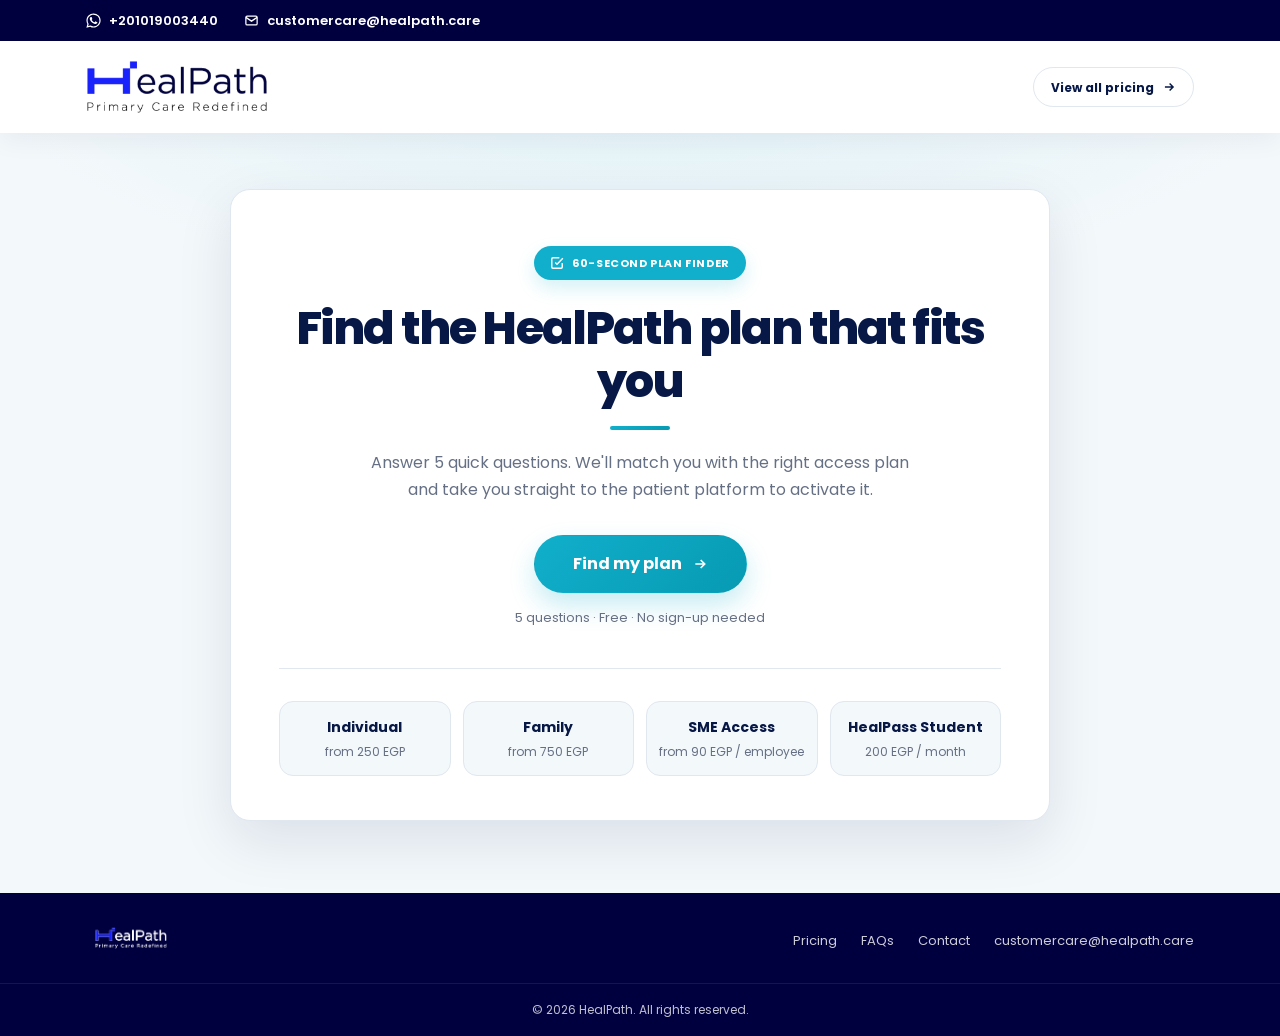
==== frontend/index.html @ e2e75b1e "Split repository into frontend and backend folders - Move the plan finder (index.html, assets, compo" ====
<!DOCTYPE html>
<html lang="en">
<head>
  <meta charset="UTF-8">
  <meta name="viewport" content="width=device-width, initial-scale=1.0">
  <title>HealPath — Find Your Access Plan</title>
  <meta name="description" content="Answer 5 quick questions and HealPath matches you with the right access plan: Individual, Family, SME Access, or the HealPass Student Program.">

  <link rel="icon" type="image/svg+xml" href="data:image/svg+xml,<svg xmlns='http://www.w3.org/2000/svg' viewBox='0 0 32 32'><rect width='32' height='32' rx='8' fill='%23071847'/><path d='M16 8v16M8 16h16' stroke='%2311AFCB' stroke-width='3.5' stroke-linecap='round'/></svg>">

  <!-- Brand font: Poppins (same as healpath website) -->
  <link rel="preconnect" href="https://fonts.googleapis.com">
  <link rel="preconnect" href="https://fonts.gstatic.com" crossorigin>
  <link href="https://fonts.googleapis.com/css2?family=Poppins:wght@300;400;500;600;700;800&display=swap" rel="stylesheet">

  <link rel="stylesheet" href="assets/css/healpath-theme.css?v=3">
  <link rel="stylesheet" href="assets/css/quiz-styles.css?v=3">
</head>
<body>

  <!-- Top contact bar (matches website) -->
  <div class="hp-topbar">
    <div class="hp-container hp-topbar__inner">
      <a href="https://wa.me/201019003440" target="_blank" rel="noopener">
        <svg width="15" height="15" viewBox="0 0 24 24" fill="currentColor" aria-hidden="true"><path d="M17.47 14.38c-.3-.15-1.75-.86-2.02-.96-.27-.1-.47-.15-.67.15-.2.3-.77.96-.94 1.16-.17.2-.35.22-.64.07-.3-.15-1.25-.46-2.38-1.47-.88-.79-1.47-1.76-1.65-2.06-.17-.3-.02-.46.13-.6.13-.14.3-.35.45-.52.15-.18.2-.3.3-.5.1-.2.05-.38-.02-.53-.08-.15-.67-1.6-.92-2.2-.24-.58-.49-.5-.67-.5h-.57c-.2 0-.52.07-.8.37-.27.3-1.04 1.02-1.04 2.48s1.07 2.88 1.21 3.08c.15.2 2.1 3.2 5.08 4.49.71.3 1.27.49 1.7.63.72.23 1.37.2 1.88.12.57-.09 1.75-.72 2-1.41.25-.7.25-1.29.17-1.41-.07-.13-.27-.2-.57-.35zM12.04 21.5h-.01a9.4 9.4 0 0 1-4.8-1.32l-.34-.2-3.57.94.95-3.48-.22-.36a9.4 9.4 0 0 1-1.44-5.02c0-5.2 4.23-9.43 9.44-9.43a9.38 9.38 0 0 1 9.43 9.44c0 5.2-4.24 9.43-9.44 9.43zm8.03-17.46A11.27 11.27 0 0 0 12.04.75C5.8.75.72 5.83.72 12.07c0 2 .52 3.94 1.51 5.65L.62 23.6l6.03-1.58a11.3 11.3 0 0 0 5.39 1.37h.01c6.24 0 11.32-5.08 11.32-11.32 0-3.03-1.18-5.87-3.3-8.02z"/></svg>
        +201019003440
      </a>
      <a href="mailto:customercare@healpath.care">
        <svg width="15" height="15" viewBox="0 0 24 24" fill="none" stroke="currentColor" stroke-width="2" aria-hidden="true"><rect x="3" y="5" width="18" height="14" rx="2"/><path d="m3 7 9 6 9-6"/></svg>
        customercare@healpath.care
      </a>
    </div>
  </div>

  <!-- Header -->
  <header class="hp-header">
    <div class="hp-container hp-header__inner">
      <a href="./" class="hp-header__logo" id="logo-home" aria-label="HealPath — restart the plan finder">
        <img src="assets/images/healpath-logo.png?v=3" alt="HealPath — Primary Care Redefined">
      </a>
      <a href="https://healpath.the-marketscene.com/pricing/" class="hp-header__link" target="_blank" rel="noopener">
        View all pricing
        <svg width="14" height="14" viewBox="0 0 24 24" fill="none" stroke="currentColor" stroke-width="2.5" aria-hidden="true"><path d="M5 12h14M13 6l6 6-6 6"/></svg>
      </a>
    </div>
  </header>

  <main class="hp-main">
    <div class="hp-container">

      <!-- STEP 0 · INTRO -->
      <section id="step-intro" class="hp-view is-active" aria-labelledby="intro-title">
        <div class="hp-intro">
          <span class="hp-kicker">
            <svg width="14" height="14" viewBox="0 0 24 24" fill="none" stroke="currentColor" stroke-width="2.5" aria-hidden="true"><path d="M9 11l3 3L22 4"/><path d="M21 12v7a2 2 0 0 1-2 2H5a2 2 0 0 1-2-2V5a2 2 0 0 1 2-2h11"/></svg>
            60-second plan finder
          </span>
          <h1 id="intro-title" class="hp-intro__title">Find the HealPath plan that fits you</h1>
          <span class="hp-underline" aria-hidden="true"></span>
          <p class="hp-intro__lead">Answer 5 quick questions. We'll match you with the right access plan and take you straight to the patient platform to activate it.</p>

          <button type="button" class="hp-btn hp-btn--primary hp-btn--lg" id="btn-start">
            Find my plan
            <svg width="16" height="16" viewBox="0 0 24 24" fill="none" stroke="currentColor" stroke-width="2.5" aria-hidden="true"><path d="M5 12h14M13 6l6 6-6 6"/></svg>
          </button>
          <span class="hp-intro__note">5 questions · Free · No sign-up needed</span>

          <div class="hp-intro__plans" aria-label="Plans we match you with">
            <div class="hp-mini-plan"><span class="hp-mini-plan__name">Individual</span><span class="hp-mini-plan__price">from 250 EGP</span></div>
            <div class="hp-mini-plan"><span class="hp-mini-plan__name">Family</span><span class="hp-mini-plan__price">from 750 EGP</span></div>
            <div class="hp-mini-plan"><span class="hp-mini-plan__name">SME Access</span><span class="hp-mini-plan__price">from 90 EGP / employee</span></div>
            <div class="hp-mini-plan"><span class="hp-mini-plan__name">HealPass Student</span><span class="hp-mini-plan__price">200 EGP / month</span></div>
          </div>
        </div>
      </section>

      <!-- STEP 1 · QUIZ -->
      <section id="step-quiz" class="hp-view" aria-live="polite">
        <div class="hp-quiz">
          <div class="hp-progress">
            <div class="hp-progress__meta">
              <span id="q-counter">Question 1 of 5</span>
              <span id="q-percent">20%</span>
            </div>
            <div class="hp-progress__track"><div id="q-bar" class="hp-progress__fill" style="width:20%"></div></div>
          </div>

          <h2 id="q-title" class="hp-quiz__title"></h2>
          <p id="q-subtitle" class="hp-quiz__subtitle"></p>

          <div id="q-options" class="hp-options" role="radiogroup" aria-labelledby="q-title"></div>

          <div class="hp-quiz__nav">
            <button type="button" id="btn-back" class="hp-btn-link" hidden>
              <svg width="14" height="14" viewBox="0 0 24 24" fill="none" stroke="currentColor" stroke-width="2.5" aria-hidden="true"><path d="M19 12H5M11 18l-6-6 6-6"/></svg>
              Back
            </button>
          </div>
        </div>
      </section>

      <!-- STEP 2 · LOADING -->
      <section id="step-loading" class="hp-view">
        <div class="hp-loading">
          <div class="hp-spinner" aria-hidden="true"></div>
          <h2 class="hp-loading__title">Matching your answers</h2>
          <p class="hp-loading__text">Comparing your needs with every HealPath access plan…</p>
        </div>
      </section>

      <!-- STEP 3 · RESULT -->
      <section id="step-result" class="hp-view">
        <header class="hp-result-head">
          <span class="hp-kicker">
            <svg width="14" height="14" viewBox="0 0 24 24" fill="none" stroke="currentColor" stroke-width="2.5" aria-hidden="true"><path d="M20 6 9 17l-5-5"/></svg>
            Your best match
          </span>
          <h2 id="result-title" class="hp-result-head__title"></h2>
          <p id="result-lead" class="hp-result-head__lead"></p>
        </header>

        <div id="result-plan"></div>

        <div id="result-why" class="hp-why"></div>

        <div id="result-alt"></div>

        <div class="hp-result-foot">
          <div class="hp-notice">
            <svg width="18" height="18" viewBox="0 0 24 24" fill="none" stroke="currentColor" stroke-width="2" aria-hidden="true"><circle cx="12" cy="12" r="10"/><path d="M12 16v-4M12 8h.01"/></svg>
            <p><strong>Registration is required before activation.</strong> Access starts after payment and registration on the HealPath patient platform.</p>
          </div>
          <button type="button" id="btn-retake" class="hp-btn-link">
            <svg width="14" height="14" viewBox="0 0 24 24" fill="none" stroke="currentColor" stroke-width="2.5" aria-hidden="true"><path d="M3 12a9 9 0 1 0 3-6.7L3 8"/><path d="M3 3v5h5"/></svg>
            Retake the quiz
          </button>
        </div>
      </section>

    </div>
  </main>

  <footer class="hp-footer">
    <div class="hp-container hp-footer__inner">
      <img src="assets/images/healpath-logo-white.png" alt="HealPath" class="hp-footer__logo">
      <div class="hp-footer__links">
        <a href="https://healpath.the-marketscene.com/pricing/" target="_blank" rel="noopener">Pricing</a>
        <a href="https://healpath.the-marketscene.com/faqs/" target="_blank" rel="noopener">FAQs</a>
        <a href="https://healpath.the-marketscene.com/contact/" target="_blank" rel="noopener">Contact</a>
        <a href="mailto:customercare@healpath.care">customercare@healpath.care</a>
      </div>
    </div>
    <div class="hp-footer__bottom">&copy; 2026 HealPath. All rights reserved.</div>
  </footer>

  <script src="assets/js/quiz-app.js?v=3"></script>
</body>
</html>
---- frontend/assets/css/healpath-theme.css ----
/* ===============================================================
   HEALPATH DESIGN TOKENS
   Matched to https://healpath.the-marketscene.com/pricing/
   Font: Poppins · Navy #071847 · Teal #11AFCB / #079AB3
   =============================================================== */

:root {
  /* Brand navy */
  --hp-navy-900: #00003F;        /* top bar */
  --hp-navy-850: #01013D;
  --hp-navy-800: #051549;
  --hp-navy: #071847;            /* headings & text */
  --hp-blue-700: #0D438C;
  --hp-blue-600: #0C4C9E;

  /* Brand teal (CTA) */
  --hp-teal: #11AFCB;
  --hp-teal-dark: #079AB3;
  --hp-teal-soft: #DFF7FB;
  --hp-teal-tint: rgba(17, 175, 203, 0.10);

  /* Status */
  --hp-ok: #2E9E62;
  --hp-ok-bg: #E6F6EC;
  --hp-info-bg: #DDF4FA;
  --hp-no: #C0392B;
  --hp-no-bg: #FCE8E8;

  /* Neutrals */
  --hp-white: #FFFFFF;
  --hp-bg: #F3F8FB;
  --hp-surface-soft: #F3F8FB;
  --hp-border: #E0E7EF;
  --hp-muted: #667085;
  --hp-body: #4A5468;

  /* Gradients */
  --hp-grad-cta: linear-gradient(135deg, #11AFCB, #079AB3);
  --hp-grad-sme: linear-gradient(135deg, #051549, #0D438C);
  --hp-grad-student: linear-gradient(135deg, #01013D, #0C4C9E);

  /* Type */
  --hp-font: 'Poppins', sans-serif;

  /* Radii */
  --hp-r-sm: 14px;
  --hp-r-md: 18px;
  --hp-r-lg: 20px;
  --hp-r-pill: 999px;

  /* Shadows */
  --hp-shadow-card: 0 12px 30px rgba(5, 21, 73, 0.08);
  --hp-shadow-lg: 0 20px 55px rgba(5, 21, 73, 0.10);
  --hp-shadow-cta: 0 12px 26px rgba(17, 175, 203, 0.24);
  --hp-shadow-pill: 0 8px 18px rgba(17, 175, 203, 0.18);

  --hp-ease: cubic-bezier(0.4, 0, 0.2, 1);
}

*, *::before, *::after { box-sizing: border-box; }

html { -webkit-text-size-adjust: 100%; }

body {
  margin: 0;
  font-family: var(--hp-font);
  font-size: 15px;
  line-height: 1.65;
  color: var(--hp-body);
  background: var(--hp-bg);
  -webkit-font-smoothing: antialiased;
}

h1, h2, h3, h4 {
  margin: 0;
  font-family: var(--hp-font);
  color: var(--hp-navy);
  font-weight: 800;
  letter-spacing: -0.035em;
  line-height: 1.15;
}

p { margin: 0; }
a { color: inherit; }
img { max-width: 100%; display: block; }

.sr-only {
  position: absolute; width: 1px; height: 1px; padding: 0; margin: -1px;
  overflow: hidden; clip: rect(0, 0, 0, 0); white-space: nowrap; border: 0;
}
---- frontend/assets/css/quiz-styles.css ----
/* ===============================================================
   HEALPATH PLAN FINDER — Components
   =============================================================== */

.hp-container { width: 100%; max-width: 1140px; margin: 0 auto; padding: 0 16px; }

/* ---------- Buttons ---------- */
.hp-btn {
  display: inline-flex; align-items: center; justify-content: center; gap: 10px;
  min-height: 52px; padding: 0 28px;
  font-family: var(--hp-font); font-size: 15px; font-weight: 700; line-height: 1.2;
  text-decoration: none; border-radius: var(--hp-r-pill); border: 1px solid transparent;
  cursor: pointer; transition: transform .25s var(--hp-ease), box-shadow .25s var(--hp-ease), background .25s var(--hp-ease), color .25s var(--hp-ease);
}
.hp-btn svg { width: 16px; height: 16px; flex: none; transition: transform .25s var(--hp-ease); }
.hp-btn:hover svg { transform: translateX(3px); }
.hp-btn--primary { color: #fff; background: var(--hp-grad-cta); box-shadow: var(--hp-shadow-cta); }
.hp-btn--primary:hover { transform: translateY(-2px); box-shadow: 0 16px 32px rgba(17, 175, 203, .32); }
.hp-btn--outline { color: var(--hp-teal-dark); background: #fff; border-color: rgba(17, 175, 203, .35); }
.hp-btn--outline:hover { background: var(--hp-teal-tint); border-color: var(--hp-teal); }
.hp-btn--lg { min-height: 58px; padding: 0 38px; font-size: 16px; }
.hp-btn--block { width: 100%; }
.hp-btn:focus-visible, .hp-option:focus-visible, .hp-btn-link:focus-visible, .hp-price-option:focus-within {
  outline: 3px solid rgba(17, 175, 203, .45); outline-offset: 2px;
}

.hp-btn-link {
  display: inline-flex; align-items: center; gap: 8px; padding: 8px 4px;
  font-family: var(--hp-font); font-size: 14px; font-weight: 600; color: var(--hp-muted);
  background: none; border: 0; cursor: pointer; transition: color .2s;
}
.hp-btn-link:hover { color: var(--hp-teal-dark); }
.hp-btn-link[hidden] { display: none; }

/* ---------- Pills & kickers ---------- */
.hp-kicker, .hp-pill {
  display: inline-flex; align-items: center; gap: 8px;
  min-height: 34px; padding: 0 16px;
  font-size: 11px; font-weight: 700; letter-spacing: .055em; text-transform: uppercase;
  color: #fff; background: var(--hp-teal); border-radius: var(--hp-r-pill);
  box-shadow: var(--hp-shadow-pill);
}
.hp-kicker svg, .hp-pill svg { width: 14px; height: 14px; flex: none; }
.hp-underline { display: block; width: 60px; height: 4px; margin: 18px auto 0; border-radius: 2px; background: var(--hp-grad-cta); }

/* ---------- Top bar & header (mirrors website) ---------- */
.hp-topbar { background: var(--hp-navy-900); }
.hp-topbar__inner { display: flex; flex-wrap: wrap; gap: 6px 26px; padding-top: 10px; padding-bottom: 10px; }
.hp-topbar a { display: inline-flex; align-items: center; gap: 8px; color: #fff; font-size: 13px; font-weight: 600; text-decoration: none; }
.hp-topbar a:hover { color: var(--hp-teal); }

.hp-header { background: #fff; box-shadow: 0 8px 24px rgba(5, 21, 73, .05); position: relative; z-index: 2; }
.hp-header__inner { display: flex; align-items: center; justify-content: space-between; gap: 16px; min-height: 92px; }
.hp-header__logo { display: inline-flex; }
.hp-header__logo img { height: 54px; width: auto; }
.hp-header__link {
  display: inline-flex; align-items: center; gap: 8px; min-height: 40px; padding: 0 17px;
  font-size: 12px; font-weight: 700; color: var(--hp-navy); text-decoration: none;
  border: 1px solid var(--hp-border); border-radius: var(--hp-r-pill); background: #fff; transition: .2s;
}
.hp-header__link:hover { border-color: var(--hp-teal); color: var(--hp-teal-dark); }

/* ---------- Main & views ---------- */
.hp-main {
  min-height: calc(100vh - 240px);
  padding: 56px 0 72px;
  background:
    radial-gradient(1000px 420px at 50% -120px, rgba(17, 175, 203, .10), transparent 70%),
    var(--hp-bg);
}
.hp-view { display: none; }
.hp-view.is-active { display: block; animation: hpFade .45s var(--hp-ease); }
@keyframes hpFade { from { opacity: 0; transform: translateY(10px); } to { opacity: 1; transform: none; } }

/* ---------- Intro ---------- */
.hp-intro {
  max-width: 820px; margin: 0 auto; padding: 56px 48px 44px; text-align: center;
  background: #fff; border: 1px solid var(--hp-border); border-radius: var(--hp-r-lg); box-shadow: var(--hp-shadow-lg);
}
.hp-intro__title { margin-top: 22px; font-size: clamp(30px, 5vw, 46px); letter-spacing: -0.04em; }
.hp-intro__lead { max-width: 560px; margin: 20px auto 32px; font-size: 16px; color: var(--hp-muted); }
.hp-intro__note { display: block; margin-top: 14px; font-size: 13px; color: var(--hp-muted); }
.hp-intro__plans {
  display: grid; grid-template-columns: repeat(4, 1fr); gap: 12px;
  margin-top: 40px; padding-top: 32px; border-top: 1px solid var(--hp-border);
}
.hp-mini-plan {
  display: flex; flex-direction: column; gap: 2px; padding: 14px 12px;
  background: var(--hp-surface-soft); border: 1px solid var(--hp-border); border-radius: var(--hp-r-sm);
}
.hp-mini-plan__name { font-size: 14px; font-weight: 700; color: var(--hp-navy); }
.hp-mini-plan__price { font-size: 12px; color: var(--hp-muted); }

/* ---------- Quiz ---------- */
.hp-quiz {
  max-width: 820px; margin: 0 auto; padding: 40px 48px 32px;
  background: #fff; border: 1px solid var(--hp-border); border-radius: var(--hp-r-lg); box-shadow: var(--hp-shadow-lg);
}
.hp-progress__meta { display: flex; justify-content: space-between; margin-bottom: 10px; font-size: 13px; font-weight: 600; color: var(--hp-muted); }
.hp-progress__meta span:last-child { color: var(--hp-teal-dark); }
.hp-progress__track { height: 6px; background: var(--hp-surface-soft); border-radius: var(--hp-r-pill); overflow: hidden; }
.hp-progress__fill { height: 100%; background: var(--hp-grad-cta); border-radius: inherit; transition: width .45s var(--hp-ease); }

.hp-quiz__title { margin-top: 34px; font-size: clamp(24px, 3.4vw, 32px); }
.hp-quiz__subtitle { margin-top: 8px; font-size: 15px; color: var(--hp-muted); }

.hp-options { display: grid; grid-template-columns: 1fr 1fr; gap: 14px; margin-top: 28px; }
.hp-options.is-entering .hp-option { animation: hpRise .4s var(--hp-ease) both; }
.hp-options.is-entering .hp-option:nth-child(2) { animation-delay: .04s; }
.hp-options.is-entering .hp-option:nth-child(3) { animation-delay: .08s; }
.hp-options.is-entering .hp-option:nth-child(4) { animation-delay: .12s; }
@keyframes hpRise { from { opacity: 0; transform: translateY(8px); } to { opacity: 1; transform: none; } }

.hp-option {
  display: flex; align-items: center; gap: 14px; width: 100%; padding: 18px;
  font-family: var(--hp-font); text-align: left;
  background: var(--hp-surface-soft); border: 1.5px solid var(--hp-border); border-radius: var(--hp-r-sm);
  cursor: pointer; transition: border-color .2s, background .2s, box-shadow .2s, transform .2s;
}
.hp-option:hover { border-color: rgba(17, 175, 203, .55); background: #fff; box-shadow: var(--hp-shadow-card); transform: translateY(-1px); }
.hp-option.is-selected { border-color: var(--hp-teal); background: #fff; box-shadow: 0 0 0 4px var(--hp-teal-tint), var(--hp-shadow-card); }

.hp-option__icon {
  display: grid; place-items: center; flex: none; width: 46px; height: 46px;
  color: #fff; background: var(--hp-grad-cta); border-radius: 12px; box-shadow: 0 8px 16px rgba(17, 175, 203, .2);
}
.hp-option__icon svg { width: 22px; height: 22px; }
.hp-option__text { display: flex; flex-direction: column; flex: 1; min-width: 0; }
.hp-option__title { font-size: 15px; font-weight: 700; line-height: 1.3; color: var(--hp-navy); }
.hp-option__desc { margin-top: 2px; font-size: 13px; line-height: 1.4; color: var(--hp-muted); }
.hp-option__radio {
  position: relative; flex: none; width: 22px; height: 22px;
  border: 2px solid #C5D1DE; border-radius: 50%; background: #fff; transition: border-color .2s;
}
.hp-option.is-selected .hp-option__radio { border-color: var(--hp-teal); }
.hp-option.is-selected .hp-option__radio::after {
  content: ''; position: absolute; inset: 3px; border-radius: 50%; background: var(--hp-teal);
}

.hp-quiz__nav { display: flex; min-height: 40px; margin-top: 22px; }

/* ---------- Loading ---------- */
.hp-loading {
  max-width: 560px; margin: 0 auto; padding: 64px 32px; text-align: center;
  background: #fff; border: 1px solid var(--hp-border); border-radius: var(--hp-r-lg); box-shadow: var(--hp-shadow-lg);
}
.hp-spinner {
  width: 56px; height: 56px; margin: 0 auto 26px; border-radius: 50%;
  border: 4px solid var(--hp-teal-soft); border-top-color: var(--hp-teal);
  animation: hpSpin .8s linear infinite;
}
@keyframes hpSpin { to { transform: rotate(360deg); } }
.hp-loading__title { font-size: 24px; }
.hp-loading__text { margin-top: 8px; color: var(--hp-muted); }

/* ---------- Result header ---------- */
.hp-result-head { max-width: 760px; margin: 0 auto 36px; text-align: center; }
.hp-result-head__title { margin-top: 20px; font-size: clamp(28px, 4.4vw, 42px); letter-spacing: -0.04em; }
.hp-result-head__lead { margin-top: 12px; font-size: 16px; color: var(--hp-muted); }

/* ---------- Plan details list ---------- */
.hp-details { list-style: none; margin: 14px 0 0; padding: 0; display: grid; gap: 12px; }
.hp-details li { display: flex; align-items: flex-start; gap: 12px; font-size: 14px; line-height: 1.55; color: var(--hp-body); }
.hp-dot { display: grid; place-items: center; flex: none; width: 22px; height: 22px; margin-top: 1px; border-radius: 50%; }
.hp-dot svg { width: 12px; height: 12px; }
.hp-dot--ok { color: var(--hp-ok); background: var(--hp-ok-bg); }
.hp-dot--info { color: var(--hp-teal-dark); background: var(--hp-info-bg); }
.hp-dot--no { color: var(--hp-no); background: var(--hp-no-bg); }

.hp-good-to-know {
  margin-top: 20px; padding: 14px 16px; font-size: 13px; line-height: 1.55;
  background: #FFF8EC; border: 1px solid #F6E2BC; border-radius: 12px; color: #6B5428;
}
.hp-good-to-know strong { display: block; margin-bottom: 4px; font-size: 12px; letter-spacing: .04em; text-transform: uppercase; color: #8A6417; }
.hp-good-to-know p + p { margin-top: 4px; }

/* ---------- Direct plan card (Individual / Family) ---------- */
.hp-plan-card {
  display: grid; grid-template-columns: 1.1fr 1fr; overflow: hidden;
  background: #fff; border: 1px solid var(--hp-border); border-radius: var(--hp-r-lg);
  box-shadow: var(--hp-shadow-lg);
}
.hp-plan-card__main { padding: 36px; }
.hp-plan-card__side { display: flex; flex-direction: column; padding: 36px; background: linear-gradient(180deg, #FAFCFE, #F3F8FB); border-left: 1px solid var(--hp-border); }
.hp-plan-card__top { display: flex; align-items: center; gap: 16px; }
.hp-plan-card__icon {
  display: grid; place-items: center; flex: none; width: 64px; height: 64px;
  color: #fff; background: var(--hp-grad-cta); border-radius: 16px; box-shadow: 0 12px 24px rgba(17, 175, 203, .25);
}
.hp-plan-card__icon svg { width: 30px; height: 30px; }
.hp-plan-card__audience { display: block; font-size: 11px; font-weight: 700; letter-spacing: .045em; text-transform: uppercase; color: var(--hp-teal-dark); }
.hp-plan-card__top h3 { margin-top: 2px; font-size: 30px; }
.hp-plan-card__desc { margin-top: 18px; font-size: 15px; color: var(--hp-muted); }
.hp-plan-card__side h4 { font-size: 17px; letter-spacing: -0.03em; }
.hp-plan-card__side .hp-btn { margin-top: auto; }
.hp-plan-card__side .hp-good-to-know { margin-bottom: 24px; }
.hp-plan-card__side .hp-details { margin-bottom: 28px; }
.hp-plan-card__more { display: block; margin-top: 14px; text-align: center; font-size: 13px; font-weight: 600; color: var(--hp-teal-dark); text-decoration: none; }
.hp-plan-card__more:hover { text-decoration: underline; }

.hp-price-options { display: grid; gap: 12px; margin: 26px 0 0; padding: 0; border: 0; }
.hp-price-option {
  position: relative; display: flex; align-items: center; gap: 14px; padding: 18px 20px;
  background: var(--hp-surface-soft); border: 1.5px solid var(--hp-border); border-radius: var(--hp-r-sm);
  cursor: pointer; transition: border-color .2s, background .2s, box-shadow .2s;
}
.hp-price-option:hover { border-color: rgba(17, 175, 203, .5); }
.hp-price-option input { position: absolute; opacity: 0; pointer-events: none; }
.hp-price-option.is-selected { background: #fff; border-color: var(--hp-teal); box-shadow: 0 0 0 4px var(--hp-teal-tint); }
.hp-price-option__radio { position: relative; flex: none; width: 20px; height: 20px; border: 2px solid #C5D1DE; border-radius: 50%; background: #fff; }
.hp-price-option.is-selected .hp-price-option__radio { border-color: var(--hp-teal); }
.hp-price-option.is-selected .hp-price-option__radio::after { content: ''; position: absolute; inset: 3px; border-radius: 50%; background: var(--hp-teal); }
.hp-price-option__label { display: flex; flex-direction: column; flex: 1; line-height: 1.35; }
.hp-price-option__label strong { font-size: 16px; color: var(--hp-navy); }
.hp-price-option__label span { font-size: 13px; color: var(--hp-muted); }
.hp-price-option__amount { display: flex; align-items: baseline; flex-wrap: wrap; justify-content: flex-end; gap: 4px 6px; text-align: right; }
.hp-price-option__amount strong { font-size: 28px; font-weight: 800; line-height: 1; letter-spacing: -0.03em; color: var(--hp-navy); }
.hp-price-option__amount > span { font-size: 11px; font-weight: 700; color: var(--hp-muted); }
.hp-save {
  flex-basis: 100%; font-style: normal; font-size: 11px; font-weight: 700; color: var(--hp-ok);
}
.hp-price-option__tag {
  position: absolute; top: -10px; right: 16px; padding: 3px 10px;
  font-size: 10px; font-weight: 700; letter-spacing: .05em; text-transform: uppercase;
  color: #fff; background: var(--hp-teal); border-radius: var(--hp-r-pill); box-shadow: var(--hp-shadow-pill);
}

/* ---------- SME ---------- */
.hp-sme__head { text-align: center; }
.hp-sme__head h3 { margin-top: 18px; font-size: clamp(30px, 5vw, 48px); letter-spacing: -0.045em; }
.hp-sme__head p { max-width: 620px; margin: 12px auto 0; font-size: 16px; color: var(--hp-muted); }
.hp-notice { display: flex; align-items: flex-start; gap: 12px; }
.hp-notice svg { flex: none; width: 18px; height: 18px; margin-top: 2px; color: var(--hp-teal); }
.hp-notice p { font-size: 14px; color: var(--hp-muted); }
.hp-notice--card {
  max-width: 880px; margin: 0 auto; padding: 18px 22px;
  background: #fff; border: 1px solid var(--hp-border); border-radius: var(--hp-r-sm);
}
.hp-sme > .hp-good-to-know { max-width: 880px; margin: 14px auto 0; }
.hp-sme__grid { display: grid; grid-template-columns: repeat(3, 1fr); gap: 22px; margin-top: 40px; align-items: stretch; }

.hp-sme-card {
  position: relative; display: flex; flex-direction: column; overflow: hidden;
  background: #fff; border: 1px solid var(--hp-border); border-radius: var(--hp-r-lg); box-shadow: var(--hp-shadow-card);
  transition: transform .25s var(--hp-ease), box-shadow .25s var(--hp-ease);
}
.hp-sme-card:hover { transform: translateY(-4px); box-shadow: var(--hp-shadow-lg); }
.hp-sme-card.is-best { border: 2px solid var(--hp-teal); box-shadow: 0 0 0 6px var(--hp-teal-tint), var(--hp-shadow-lg); transform: translateY(-8px); }
.hp-sme-card__ribbon {
  position: absolute; top: 22px; right: 20px; z-index: 1; padding: 6px 12px;
  font-size: 10px; font-weight: 700; letter-spacing: .05em; text-transform: uppercase;
  color: #fff; background: var(--hp-teal); border-radius: var(--hp-r-pill); box-shadow: 0 8px 18px rgba(0, 0, 0, .2);
}
.hp-sme-card__header { padding: 26px 24px; color: #fff; background: var(--hp-grad-sme); }
.hp-sme-card__option {
  display: inline-block; padding: 6px 12px; font-size: 10px; font-weight: 700; letter-spacing: .055em; line-height: 1.3;
  color: var(--hp-teal-soft); background: rgba(17, 175, 203, .17); border-radius: var(--hp-r-pill); text-transform: uppercase;
}
.hp-sme-card__price { display: flex; align-items: baseline; gap: 6px; margin-top: 18px; }
.hp-sme-card__price strong { font-size: 52px; font-weight: 800; line-height: 1; letter-spacing: -0.04em; }
.hp-sme-card__price span { font-size: 14px; font-weight: 700; }
.hp-sme-card__header small { display: block; margin-top: 8px; font-size: 13px; color: rgba(255, 255, 255, .85); }
.hp-sme-card__body { display: flex; flex-direction: column; flex: 1; padding: 26px 24px; }
.hp-sme-card__body h3 { font-size: 20px; }
.hp-sme-list { list-style: none; margin: 16px 0 28px; padding: 0; display: grid; gap: 10px; }
.hp-sme-list li { display: flex; gap: 10px; font-size: 14px; line-height: 1.5; color: var(--hp-body); }
.hp-sme-list svg { flex: none; width: 15px; height: 15px; margin-top: 3px; color: var(--hp-ok); }
.hp-sme-card__body .hp-btn { margin-top: auto; }

/* ---------- Student ---------- */
.hp-student {
  display: grid; grid-template-columns: 1fr 1fr; overflow: hidden;
  background: #fff; border: 1px solid var(--hp-border); border-radius: var(--hp-r-lg); box-shadow: var(--hp-shadow-lg);
}
.hp-student__content { padding: 48px 44px; color: #fff; background: var(--hp-grad-student); }
.hp-student__content h3 { margin-top: 22px; font-size: clamp(32px, 4.4vw, 44px); letter-spacing: -0.04em; color: #fff; }
.hp-student__content p { margin-top: 18px; font-size: 15px; color: rgba(255, 255, 255, .9); }
.hp-student__price { display: flex; align-items: flex-end; gap: 12px; margin: 30px 0 30px; }
.hp-student__price strong { font-size: 64px; font-weight: 800; line-height: .9; letter-spacing: -0.04em; }
.hp-student__price span { display: flex; flex-direction: column; font-size: 13px; color: rgba(255, 255, 255, .85); line-height: 1.4; }
.hp-student__price b { font-size: 15px; color: var(--hp-teal); }
.hp-student__details { padding: 48px 44px; }
.hp-student__details h4 { font-size: 22px; }
.hp-student__details .hp-details { margin-top: 20px; }
.hp-student__details .hp-plan-card__more { text-align: left; margin-top: 24px; }

/* ---------- Why this plan ---------- */
.hp-why:empty, #result-alt:empty { display: none; }
.hp-why__inner {
  display: flex; align-items: center; gap: 28px; margin-top: 28px; padding: 26px 30px;
  background: #fff; border: 1px solid var(--hp-border); border-radius: var(--hp-r-lg); box-shadow: var(--hp-shadow-card);
}
.hp-why__score { flex: none; display: flex; flex-direction: column; align-items: center; justify-content: center; width: 120px; text-align: center; }
.hp-why__score strong { font-size: 44px; font-weight: 800; line-height: 1; letter-spacing: -0.04em; color: var(--hp-teal-dark); }
.hp-why__score strong span { font-size: 22px; color: #A9B6C6; }
.hp-why__score .hp-why__label { font-size: 30px; }
.hp-why__score small { margin-top: 6px; font-size: 12px; line-height: 1.35; color: var(--hp-muted); }
.hp-why__list { list-style: none; margin: 0; padding: 0 0 0 28px; display: grid; grid-template-columns: 1fr 1fr; gap: 10px 22px; border-left: 1px solid var(--hp-border); }
.hp-why__list li { display: flex; gap: 10px; font-size: 14px; line-height: 1.5; color: var(--hp-body); }
.hp-why__list svg { flex: none; width: 15px; height: 15px; margin-top: 3px; color: var(--hp-teal); }

/* ---------- Alternative ---------- */
.hp-alt {
  display: flex; align-items: center; justify-content: space-between; gap: 20px; margin-top: 18px; padding: 22px 28px;
  background: #fff; border: 1px dashed #C9D6E3; border-radius: var(--hp-r-lg);
}
.hp-alt__label { font-size: 11px; font-weight: 700; letter-spacing: .05em; text-transform: uppercase; color: var(--hp-teal-dark); }
.hp-alt h4 { margin-top: 2px; font-size: 19px; }
.hp-alt__price { font-size: 13px; color: var(--hp-muted); }
.hp-alt .hp-btn { min-height: 46px; flex: none; }

/* ---------- Result footer ---------- */
.hp-result-foot { display: flex; flex-direction: column; align-items: center; gap: 14px; margin-top: 36px; text-align: left; }
.hp-result-foot .hp-notice { max-width: 680px; }

/* ---------- Footer ---------- */
.hp-footer { color: rgba(255, 255, 255, .75); background: var(--hp-navy-900); }
.hp-footer__inner { display: flex; flex-wrap: wrap; align-items: center; justify-content: space-between; gap: 18px; padding-top: 30px; padding-bottom: 26px; }
.hp-footer__logo { height: 34px; width: auto; }
.hp-footer__links { display: flex; flex-wrap: wrap; gap: 8px 24px; }
.hp-footer__links a { font-size: 13px; color: rgba(255, 255, 255, .8); text-decoration: none; }
.hp-footer__links a:hover { color: var(--hp-teal); }
.hp-footer__bottom { padding: 16px; text-align: center; font-size: 12px; border-top: 1px solid rgba(255, 255, 255, .08); }

/* ---------- Responsive ---------- */
@media (max-width: 980px) {
  .hp-sme__grid { grid-template-columns: 1fr; max-width: 460px; margin-left: auto; margin-right: auto; }
  .hp-sme-card.is-best { transform: none; order: -1; }
  .hp-plan-card, .hp-student { grid-template-columns: 1fr; }
  .hp-plan-card__side { border-left: 0; border-top: 1px solid var(--hp-border); }
}

@media (max-width: 720px) {
  .hp-main { padding: 28px 0 48px; }
  .hp-intro, .hp-quiz { padding: 32px 20px 26px; }
  .hp-intro__plans { grid-template-columns: 1fr 1fr; }
  .hp-options { grid-template-columns: 1fr; gap: 10px; }
  .hp-option { padding: 14px; }
  .hp-option__icon { width: 40px; height: 40px; }
  .hp-plan-card__main, .hp-plan-card__side { padding: 24px 20px; }
  .hp-plan-card__top h3 { font-size: 24px; }
  .hp-plan-card__icon { width: 56px; height: 56px; }
  .hp-price-option { padding: 16px 14px; }
  .hp-price-option__amount strong { font-size: 24px; }
  .hp-student__content, .hp-student__details { padding: 30px 22px; }
  .hp-student__price strong { font-size: 54px; }
  .hp-why__inner { flex-direction: column; align-items: stretch; gap: 18px; padding: 22px 20px; }
  .hp-why__score { width: auto; flex-direction: row; gap: 12px; justify-content: flex-start; text-align: left; }
  .hp-why__score small { margin-top: 0; }
  .hp-why__list { grid-template-columns: 1fr; padding: 18px 0 0; border-left: 0; border-top: 1px solid var(--hp-border); }
  .hp-alt { flex-direction: column; align-items: flex-start; padding: 20px; }
  .hp-alt .hp-btn { width: 100%; }
  .hp-header__inner { min-height: 76px; }
  .hp-header__logo img { height: 42px; }
  .hp-topbar a { font-size: 12px; }
}

@media (prefers-reduced-motion: reduce) {
  *, *::before, *::after { animation: none !important; transition: none !important; }
}
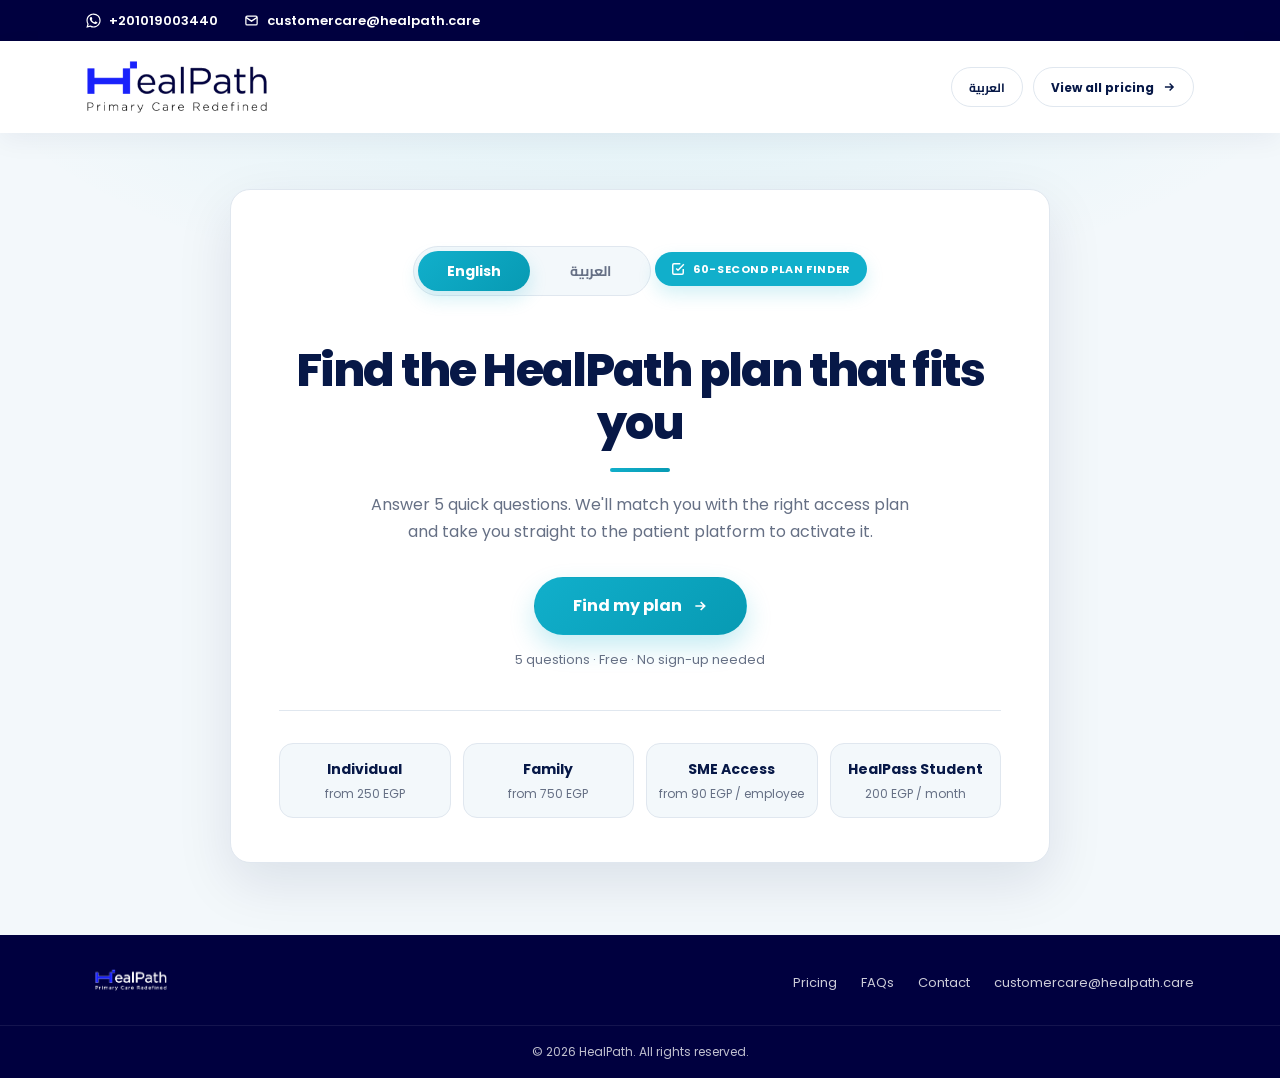
==== commit 8c2646b4: "Add Arabic version of the funnel with a language picker - English / Arabic toggle on the intro scree" ====
--- a/frontend/index.html
+++ b/frontend/index.html
@@ -11,10 +11,10 @@
   <!-- Brand font: Poppins (same as healpath website) -->
   <link rel="preconnect" href="https://fonts.googleapis.com">
   <link rel="preconnect" href="https://fonts.gstatic.com" crossorigin>
-  <link href="https://fonts.googleapis.com/css2?family=Poppins:wght@300;400;500;600;700;800&display=swap" rel="stylesheet">
+  <link href="https://fonts.googleapis.com/css2?family=Poppins:wght@300;400;500;600;700;800&family=Cairo:wght@400;500;600;700;800&display=swap" rel="stylesheet">
 
-  <link rel="stylesheet" href="assets/css/healpath-theme.css?v=3">
-  <link rel="stylesheet" href="assets/css/quiz-styles.css?v=3">
+  <link rel="stylesheet" href="assets/css/healpath-theme.css?v=5">
+  <link rel="stylesheet" href="assets/css/quiz-styles.css?v=5">
 </head>
 <body>
 
@@ -23,7 +23,7 @@
     <div class="hp-container hp-topbar__inner">
       <a href="https://wa.me/201019003440" target="_blank" rel="noopener">
         <svg width="15" height="15" viewBox="0 0 24 24" fill="currentColor" aria-hidden="true"><path d="M17.47 14.38c-.3-.15-1.75-.86-2.02-.96-.27-.1-.47-.15-.67.15-.2.3-.77.96-.94 1.16-.17.2-.35.22-.64.07-.3-.15-1.25-.46-2.38-1.47-.88-.79-1.47-1.76-1.65-2.06-.17-.3-.02-.46.13-.6.13-.14.3-.35.45-.52.15-.18.2-.3.3-.5.1-.2.05-.38-.02-.53-.08-.15-.67-1.6-.92-2.2-.24-.58-.49-.5-.67-.5h-.57c-.2 0-.52.07-.8.37-.27.3-1.04 1.02-1.04 2.48s1.07 2.88 1.21 3.08c.15.2 2.1 3.2 5.08 4.49.71.3 1.27.49 1.7.63.72.23 1.37.2 1.88.12.57-.09 1.75-.72 2-1.41.25-.7.25-1.29.17-1.41-.07-.13-.27-.2-.57-.35zM12.04 21.5h-.01a9.4 9.4 0 0 1-4.8-1.32l-.34-.2-3.57.94.95-3.48-.22-.36a9.4 9.4 0 0 1-1.44-5.02c0-5.2 4.23-9.43 9.44-9.43a9.38 9.38 0 0 1 9.43 9.44c0 5.2-4.24 9.43-9.44 9.43zm8.03-17.46A11.27 11.27 0 0 0 12.04.75C5.8.75.72 5.83.72 12.07c0 2 .52 3.94 1.51 5.65L.62 23.6l6.03-1.58a11.3 11.3 0 0 0 5.39 1.37h.01c6.24 0 11.32-5.08 11.32-11.32 0-3.03-1.18-5.87-3.3-8.02z"/></svg>
-        +201019003440
+        <span dir="ltr">+201019003440</span>
       </a>
       <a href="mailto:customercare@healpath.care">
         <svg width="15" height="15" viewBox="0 0 24 24" fill="none" stroke="currentColor" stroke-width="2" aria-hidden="true"><rect x="3" y="5" width="18" height="14" rx="2"/><path d="m3 7 9 6 9-6"/></svg>
@@ -36,12 +36,15 @@
   <header class="hp-header">
     <div class="hp-container hp-header__inner">
       <a href="./" class="hp-header__logo" id="logo-home" aria-label="HealPath — restart the plan finder">
-        <img src="assets/images/healpath-logo.png?v=3" alt="HealPath — Primary Care Redefined">
+        <img src="assets/images/healpath-logo.png?v=4" alt="HealPath — Primary Care Redefined">
       </a>
+      <div class="hp-header__actions">
+      <button type="button" class="hp-header__link hp-header__lang" id="btn-lang" lang="ar">العربية</button>
       <a href="https://healpath.the-marketscene.com/pricing/" class="hp-header__link" target="_blank" rel="noopener">
-        View all pricing
+        <span data-i18n>View all pricing</span>
         <svg width="14" height="14" viewBox="0 0 24 24" fill="none" stroke="currentColor" stroke-width="2.5" aria-hidden="true"><path d="M5 12h14M13 6l6 6-6 6"/></svg>
       </a>
+      </div>
     </div>
   </header>
 
@@ -51,25 +54,29 @@
       <!-- STEP 0 · INTRO -->
       <section id="step-intro" class="hp-view is-active" aria-labelledby="intro-title">
         <div class="hp-intro">
+          <div class="hp-lang" role="group" aria-label="Choose language / اختر اللغة">
+            <button type="button" class="hp-lang__btn is-active" data-lang="en" lang="en" aria-pressed="true">English</button>
+            <button type="button" class="hp-lang__btn" data-lang="ar" lang="ar" aria-pressed="false">العربية</button>
+          </div>
           <span class="hp-kicker">
             <svg width="14" height="14" viewBox="0 0 24 24" fill="none" stroke="currentColor" stroke-width="2.5" aria-hidden="true"><path d="M9 11l3 3L22 4"/><path d="M21 12v7a2 2 0 0 1-2 2H5a2 2 0 0 1-2-2V5a2 2 0 0 1 2-2h11"/></svg>
-            60-second plan finder
+            <span data-i18n>60-second plan finder</span>
           </span>
-          <h1 id="intro-title" class="hp-intro__title">Find the HealPath plan that fits you</h1>
+          <h1 id="intro-title" class="hp-intro__title" data-i18n>Find the HealPath plan that fits you</h1>
           <span class="hp-underline" aria-hidden="true"></span>
-          <p class="hp-intro__lead">Answer 5 quick questions. We'll match you with the right access plan and take you straight to the patient platform to activate it.</p>
+          <p class="hp-intro__lead" data-i18n>Answer 5 quick questions. We'll match you with the right access plan and take you straight to the patient platform to activate it.</p>
 
           <button type="button" class="hp-btn hp-btn--primary hp-btn--lg" id="btn-start">
-            Find my plan
+            <span data-i18n>Find my plan</span>
             <svg width="16" height="16" viewBox="0 0 24 24" fill="none" stroke="currentColor" stroke-width="2.5" aria-hidden="true"><path d="M5 12h14M13 6l6 6-6 6"/></svg>
           </button>
-          <span class="hp-intro__note">5 questions · Free · No sign-up needed</span>
+          <span class="hp-intro__note" data-i18n>5 questions · Free · No sign-up needed</span>
 
-          <div class="hp-intro__plans" aria-label="Plans we match you with">
-            <div class="hp-mini-plan"><span class="hp-mini-plan__name">Individual</span><span class="hp-mini-plan__price">from 250 EGP</span></div>
-            <div class="hp-mini-plan"><span class="hp-mini-plan__name">Family</span><span class="hp-mini-plan__price">from 750 EGP</span></div>
-            <div class="hp-mini-plan"><span class="hp-mini-plan__name">SME Access</span><span class="hp-mini-plan__price">from 90 EGP / employee</span></div>
-            <div class="hp-mini-plan"><span class="hp-mini-plan__name">HealPass Student</span><span class="hp-mini-plan__price">200 EGP / month</span></div>
+          <div class="hp-intro__plans" aria-label="Plans we match you with" data-i18n-aria>
+            <div class="hp-mini-plan"><span class="hp-mini-plan__name" data-i18n>Individual</span><span class="hp-mini-plan__price" data-i18n>from 250 EGP</span></div>
+            <div class="hp-mini-plan"><span class="hp-mini-plan__name" data-i18n>Family</span><span class="hp-mini-plan__price" data-i18n>from 750 EGP</span></div>
+            <div class="hp-mini-plan"><span class="hp-mini-plan__name" data-i18n>SME Access</span><span class="hp-mini-plan__price" data-i18n>from 90 EGP / employee</span></div>
+            <div class="hp-mini-plan"><span class="hp-mini-plan__name" data-i18n>HealPass Student</span><span class="hp-mini-plan__price" data-i18n>200 EGP / month</span></div>
           </div>
         </div>
       </section>
@@ -93,7 +100,7 @@
           <div class="hp-quiz__nav">
             <button type="button" id="btn-back" class="hp-btn-link" hidden>
               <svg width="14" height="14" viewBox="0 0 24 24" fill="none" stroke="currentColor" stroke-width="2.5" aria-hidden="true"><path d="M19 12H5M11 18l-6-6 6-6"/></svg>
-              Back
+              <span data-i18n>Back</span>
             </button>
           </div>
         </div>
@@ -103,8 +110,8 @@
       <section id="step-loading" class="hp-view">
         <div class="hp-loading">
           <div class="hp-spinner" aria-hidden="true"></div>
-          <h2 class="hp-loading__title">Matching your answers</h2>
-          <p class="hp-loading__text">Comparing your needs with every HealPath access plan…</p>
+          <h2 class="hp-loading__title" data-i18n>Matching your answers</h2>
+          <p class="hp-loading__text" data-i18n>Comparing your needs with every HealPath access plan…</p>
         </div>
       </section>
 
@@ -113,7 +120,7 @@
         <header class="hp-result-head">
           <span class="hp-kicker">
             <svg width="14" height="14" viewBox="0 0 24 24" fill="none" stroke="currentColor" stroke-width="2.5" aria-hidden="true"><path d="M20 6 9 17l-5-5"/></svg>
-            Your best match
+            <span data-i18n>Your best match</span>
           </span>
           <h2 id="result-title" class="hp-result-head__title"></h2>
           <p id="result-lead" class="hp-result-head__lead"></p>
@@ -128,11 +135,11 @@
         <div class="hp-result-foot">
           <div class="hp-notice">
             <svg width="18" height="18" viewBox="0 0 24 24" fill="none" stroke="currentColor" stroke-width="2" aria-hidden="true"><circle cx="12" cy="12" r="10"/><path d="M12 16v-4M12 8h.01"/></svg>
-            <p><strong>Registration is required before activation.</strong> Access starts after payment and registration on the HealPath patient platform.</p>
+            <p data-i18n="notice.register"><strong>Registration is required before activation.</strong> Access starts after payment and registration on the HealPath patient platform.</p>
           </div>
           <button type="button" id="btn-retake" class="hp-btn-link">
             <svg width="14" height="14" viewBox="0 0 24 24" fill="none" stroke="currentColor" stroke-width="2.5" aria-hidden="true"><path d="M3 12a9 9 0 1 0 3-6.7L3 8"/><path d="M3 3v5h5"/></svg>
-            Retake the quiz
+            <span data-i18n>Retake the quiz</span>
           </button>
         </div>
       </section>
@@ -144,15 +151,16 @@
     <div class="hp-container hp-footer__inner">
       <img src="assets/images/healpath-logo-white.png" alt="HealPath" class="hp-footer__logo">
       <div class="hp-footer__links">
-        <a href="https://healpath.the-marketscene.com/pricing/" target="_blank" rel="noopener">Pricing</a>
-        <a href="https://healpath.the-marketscene.com/faqs/" target="_blank" rel="noopener">FAQs</a>
-        <a href="https://healpath.the-marketscene.com/contact/" target="_blank" rel="noopener">Contact</a>
+        <a href="https://healpath.the-marketscene.com/pricing/" target="_blank" rel="noopener" data-i18n>Pricing</a>
+        <a href="https://healpath.the-marketscene.com/faqs/" target="_blank" rel="noopener" data-i18n>FAQs</a>
+        <a href="https://healpath.the-marketscene.com/contact/" target="_blank" rel="noopener" data-i18n>Contact</a>
         <a href="mailto:customercare@healpath.care">customercare@healpath.care</a>
       </div>
     </div>
-    <div class="hp-footer__bottom">&copy; 2026 HealPath. All rights reserved.</div>
+    <div class="hp-footer__bottom" data-i18n="footer.rights">&copy; 2026 HealPath. All rights reserved.</div>
   </footer>
 
-  <script src="assets/js/quiz-app.js?v=3"></script>
+  <script src="assets/js/lang-ar.js?v=5"></script>
+  <script src="assets/js/quiz-app.js?v=5"></script>
 </body>
 </html>
--- a/frontend/assets/css/quiz-styles.css
+++ b/frontend/assets/css/quiz-styles.css
@@ -13,11 +13,8 @@
   cursor: pointer; transition: transform .25s var(--hp-ease), box-shadow .25s var(--hp-ease), background .25s var(--hp-ease), color .25s var(--hp-ease);
 }
 .hp-btn svg { width: 16px; height: 16px; flex: none; transition: transform .25s var(--hp-ease); }
-.hp-btn:hover svg { transform: translateX(3px); }
 .hp-btn--primary { color: #fff; background: var(--hp-grad-cta); box-shadow: var(--hp-shadow-cta); }
-.hp-btn--primary:hover { transform: translateY(-2px); box-shadow: 0 16px 32px rgba(17, 175, 203, .32); }
 .hp-btn--outline { color: var(--hp-teal-dark); background: #fff; border-color: rgba(17, 175, 203, .35); }
-.hp-btn--outline:hover { background: var(--hp-teal-tint); border-color: var(--hp-teal); }
 .hp-btn--lg { min-height: 58px; padding: 0 38px; font-size: 16px; }
 .hp-btn--block { width: 100%; }
 .hp-btn:focus-visible, .hp-option:focus-visible, .hp-btn-link:focus-visible, .hp-price-option:focus-within {
@@ -29,7 +26,6 @@
   font-family: var(--hp-font); font-size: 14px; font-weight: 600; color: var(--hp-muted);
   background: none; border: 0; cursor: pointer; transition: color .2s;
 }
-.hp-btn-link:hover { color: var(--hp-teal-dark); }
 .hp-btn-link[hidden] { display: none; }
 
 /* ---------- Pills & kickers ---------- */
@@ -47,18 +43,19 @@
 .hp-topbar { background: var(--hp-navy-900); }
 .hp-topbar__inner { display: flex; flex-wrap: wrap; gap: 6px 26px; padding-top: 10px; padding-bottom: 10px; }
 .hp-topbar a { display: inline-flex; align-items: center; gap: 8px; color: #fff; font-size: 13px; font-weight: 600; text-decoration: none; }
-.hp-topbar a:hover { color: var(--hp-teal); }
 
 .hp-header { background: #fff; box-shadow: 0 8px 24px rgba(5, 21, 73, .05); position: relative; z-index: 2; }
 .hp-header__inner { display: flex; align-items: center; justify-content: space-between; gap: 16px; min-height: 92px; }
 .hp-header__logo { display: inline-flex; }
 .hp-header__logo img { height: 54px; width: auto; }
+.hp-header__actions { display: flex; align-items: center; gap: 10px; }
 .hp-header__link {
   display: inline-flex; align-items: center; gap: 8px; min-height: 40px; padding: 0 17px;
   font-size: 12px; font-weight: 700; color: var(--hp-navy); text-decoration: none;
   border: 1px solid var(--hp-border); border-radius: var(--hp-r-pill); background: #fff; transition: .2s;
 }
-.hp-header__link:hover { border-color: var(--hp-teal); color: var(--hp-teal-dark); }
+.hp-header__lang { font-family: 'Cairo', var(--hp-font); cursor: pointer; }
+.hp-header__lang:lang(en) { font-family: var(--hp-font); }
 
 /* ---------- Main & views ---------- */
 .hp-main {
@@ -72,6 +69,21 @@
 .hp-view.is-active { display: block; animation: hpFade .45s var(--hp-ease); }
 @keyframes hpFade { from { opacity: 0; transform: translateY(10px); } to { opacity: 1; transform: none; } }
 
+/* ---------- Language picker (intro) ---------- */
+.hp-lang {
+  display: inline-flex; gap: 4px; margin-bottom: 26px; padding: 4px;
+  background: var(--hp-surface-soft); border: 1px solid var(--hp-border); border-radius: var(--hp-r-pill);
+}
+.hp-lang__btn {
+  min-width: 112px; min-height: 40px; padding: 0 20px;
+  font-family: var(--hp-font); font-size: 14px; font-weight: 700; color: var(--hp-muted);
+  background: transparent; border: 0; border-radius: var(--hp-r-pill); cursor: pointer;
+  transition: background .2s, color .2s, box-shadow .2s;
+}
+.hp-lang__btn:lang(ar) { font-family: 'Cairo', var(--hp-font); }
+.hp-lang__btn.is-active { color: #fff; background: var(--hp-grad-cta); box-shadow: var(--hp-shadow-pill); }
+.hp-lang__btn:focus-visible, .hp-header__lang:focus-visible { outline: 3px solid rgba(17, 175, 203, .45); outline-offset: 2px; }
+
 /* ---------- Intro ---------- */
 .hp-intro {
   max-width: 820px; margin: 0 auto; padding: 56px 48px 44px; text-align: center;
@@ -113,11 +125,10 @@
 
 .hp-option {
   display: flex; align-items: center; gap: 14px; width: 100%; padding: 18px;
-  font-family: var(--hp-font); text-align: left;
+  font-family: var(--hp-font); text-align: start;
   background: var(--hp-surface-soft); border: 1.5px solid var(--hp-border); border-radius: var(--hp-r-sm);
   cursor: pointer; transition: border-color .2s, background .2s, box-shadow .2s, transform .2s;
 }
-.hp-option:hover { border-color: rgba(17, 175, 203, .55); background: #fff; box-shadow: var(--hp-shadow-card); transform: translateY(-1px); }
 .hp-option.is-selected { border-color: var(--hp-teal); background: #fff; box-shadow: 0 0 0 4px var(--hp-teal-tint), var(--hp-shadow-card); }
 
 .hp-option__icon {
@@ -181,7 +192,7 @@
   box-shadow: var(--hp-shadow-lg);
 }
 .hp-plan-card__main { padding: 36px; }
-.hp-plan-card__side { display: flex; flex-direction: column; padding: 36px; background: linear-gradient(180deg, #FAFCFE, #F3F8FB); border-left: 1px solid var(--hp-border); }
+.hp-plan-card__side { display: flex; flex-direction: column; padding: 36px; background: linear-gradient(180deg, #FAFCFE, #F3F8FB); border-inline-start: 1px solid var(--hp-border); }
 .hp-plan-card__top { display: flex; align-items: center; gap: 16px; }
 .hp-plan-card__icon {
   display: grid; place-items: center; flex: none; width: 64px; height: 64px;
@@ -196,7 +207,6 @@
 .hp-plan-card__side .hp-good-to-know { margin-bottom: 24px; }
 .hp-plan-card__side .hp-details { margin-bottom: 28px; }
 .hp-plan-card__more { display: block; margin-top: 14px; text-align: center; font-size: 13px; font-weight: 600; color: var(--hp-teal-dark); text-decoration: none; }
-.hp-plan-card__more:hover { text-decoration: underline; }
 
 .hp-price-options { display: grid; gap: 12px; margin: 26px 0 0; padding: 0; border: 0; }
 .hp-price-option {
@@ -204,7 +214,6 @@
   background: var(--hp-surface-soft); border: 1.5px solid var(--hp-border); border-radius: var(--hp-r-sm);
   cursor: pointer; transition: border-color .2s, background .2s, box-shadow .2s;
 }
-.hp-price-option:hover { border-color: rgba(17, 175, 203, .5); }
 .hp-price-option input { position: absolute; opacity: 0; pointer-events: none; }
 .hp-price-option.is-selected { background: #fff; border-color: var(--hp-teal); box-shadow: 0 0 0 4px var(--hp-teal-tint); }
 .hp-price-option__radio { position: relative; flex: none; width: 20px; height: 20px; border: 2px solid #C5D1DE; border-radius: 50%; background: #fff; }
@@ -213,14 +222,14 @@
 .hp-price-option__label { display: flex; flex-direction: column; flex: 1; line-height: 1.35; }
 .hp-price-option__label strong { font-size: 16px; color: var(--hp-navy); }
 .hp-price-option__label span { font-size: 13px; color: var(--hp-muted); }
-.hp-price-option__amount { display: flex; align-items: baseline; flex-wrap: wrap; justify-content: flex-end; gap: 4px 6px; text-align: right; }
+.hp-price-option__amount { display: flex; align-items: baseline; flex-wrap: wrap; justify-content: flex-end; gap: 4px 6px; text-align: end; }
 .hp-price-option__amount strong { font-size: 28px; font-weight: 800; line-height: 1; letter-spacing: -0.03em; color: var(--hp-navy); }
 .hp-price-option__amount > span { font-size: 11px; font-weight: 700; color: var(--hp-muted); }
 .hp-save {
   flex-basis: 100%; font-style: normal; font-size: 11px; font-weight: 700; color: var(--hp-ok);
 }
 .hp-price-option__tag {
-  position: absolute; top: -10px; right: 16px; padding: 3px 10px;
+  position: absolute; top: -10px; inset-inline-end: 16px; padding: 3px 10px;
   font-size: 10px; font-weight: 700; letter-spacing: .05em; text-transform: uppercase;
   color: #fff; background: var(--hp-teal); border-radius: var(--hp-r-pill); box-shadow: var(--hp-shadow-pill);
 }
@@ -244,10 +253,9 @@
   background: #fff; border: 1px solid var(--hp-border); border-radius: var(--hp-r-lg); box-shadow: var(--hp-shadow-card);
   transition: transform .25s var(--hp-ease), box-shadow .25s var(--hp-ease);
 }
-.hp-sme-card:hover { transform: translateY(-4px); box-shadow: var(--hp-shadow-lg); }
 .hp-sme-card.is-best { border: 2px solid var(--hp-teal); box-shadow: 0 0 0 6px var(--hp-teal-tint), var(--hp-shadow-lg); transform: translateY(-8px); }
 .hp-sme-card__ribbon {
-  position: absolute; top: 22px; right: 20px; z-index: 1; padding: 6px 12px;
+  position: absolute; top: 22px; inset-inline-end: 20px; z-index: 1; padding: 6px 12px;
   font-size: 10px; font-weight: 700; letter-spacing: .05em; text-transform: uppercase;
   color: #fff; background: var(--hp-teal); border-radius: var(--hp-r-pill); box-shadow: 0 8px 18px rgba(0, 0, 0, .2);
 }
@@ -282,7 +290,7 @@
 .hp-student__details { padding: 48px 44px; }
 .hp-student__details h4 { font-size: 22px; }
 .hp-student__details .hp-details { margin-top: 20px; }
-.hp-student__details .hp-plan-card__more { text-align: left; margin-top: 24px; }
+.hp-student__details .hp-plan-card__more { text-align: start; margin-top: 24px; }
 
 /* ---------- Why this plan ---------- */
 .hp-why:empty, #result-alt:empty { display: none; }
@@ -295,7 +303,7 @@
 .hp-why__score strong span { font-size: 22px; color: #A9B6C6; }
 .hp-why__score .hp-why__label { font-size: 30px; }
 .hp-why__score small { margin-top: 6px; font-size: 12px; line-height: 1.35; color: var(--hp-muted); }
-.hp-why__list { list-style: none; margin: 0; padding: 0 0 0 28px; display: grid; grid-template-columns: 1fr 1fr; gap: 10px 22px; border-left: 1px solid var(--hp-border); }
+.hp-why__list { list-style: none; margin: 0; padding: 0; padding-inline-start: 28px; display: grid; grid-template-columns: 1fr 1fr; gap: 10px 22px; border-inline-start: 1px solid var(--hp-border); }
 .hp-why__list li { display: flex; gap: 10px; font-size: 14px; line-height: 1.5; color: var(--hp-body); }
 .hp-why__list svg { flex: none; width: 15px; height: 15px; margin-top: 3px; color: var(--hp-teal); }
 
@@ -310,7 +318,7 @@
 .hp-alt .hp-btn { min-height: 46px; flex: none; }
 
 /* ---------- Result footer ---------- */
-.hp-result-foot { display: flex; flex-direction: column; align-items: center; gap: 14px; margin-top: 36px; text-align: left; }
+.hp-result-foot { display: flex; flex-direction: column; align-items: center; gap: 14px; margin-top: 36px; text-align: start; }
 .hp-result-foot .hp-notice { max-width: 680px; }
 
 /* ---------- Footer ---------- */
@@ -319,7 +327,6 @@
 .hp-footer__logo { height: 34px; width: auto; }
 .hp-footer__links { display: flex; flex-wrap: wrap; gap: 8px 24px; }
 .hp-footer__links a { font-size: 13px; color: rgba(255, 255, 255, .8); text-decoration: none; }
-.hp-footer__links a:hover { color: var(--hp-teal); }
 .hp-footer__bottom { padding: 16px; text-align: center; font-size: 12px; border-top: 1px solid rgba(255, 255, 255, .08); }
 
 /* ---------- Responsive ---------- */
@@ -327,7 +334,7 @@
   .hp-sme__grid { grid-template-columns: 1fr; max-width: 460px; margin-left: auto; margin-right: auto; }
   .hp-sme-card.is-best { transform: none; order: -1; }
   .hp-plan-card, .hp-student { grid-template-columns: 1fr; }
-  .hp-plan-card__side { border-left: 0; border-top: 1px solid var(--hp-border); }
+  .hp-plan-card__side { border-inline-start: 0; border-top: 1px solid var(--hp-border); }
 }
 
 @media (max-width: 720px) {
@@ -345,16 +352,53 @@
   .hp-student__content, .hp-student__details { padding: 30px 22px; }
   .hp-student__price strong { font-size: 54px; }
   .hp-why__inner { flex-direction: column; align-items: stretch; gap: 18px; padding: 22px 20px; }
-  .hp-why__score { width: auto; flex-direction: row; gap: 12px; justify-content: flex-start; text-align: left; }
+  .hp-why__score { width: auto; flex-direction: row; gap: 12px; justify-content: flex-start; text-align: start; }
   .hp-why__score small { margin-top: 0; }
-  .hp-why__list { grid-template-columns: 1fr; padding: 18px 0 0; border-left: 0; border-top: 1px solid var(--hp-border); }
+  .hp-why__list { grid-template-columns: 1fr; padding: 18px 0 0; border-inline-start: 0; border-top: 1px solid var(--hp-border); }
   .hp-alt { flex-direction: column; align-items: flex-start; padding: 20px; }
   .hp-alt .hp-btn { width: 100%; }
   .hp-header__inner { min-height: 76px; }
   .hp-header__logo img { height: 42px; }
   .hp-topbar a { font-size: 12px; }
-}
+  .hp-header__actions { gap: 6px; }
+  .hp-header__link { padding: 0 12px; }
+  .hp-header__link svg { display: none; }
+}
+
+@media (max-width: 440px) {
+  /* Keep the language switch; pricing is still linked in the footer and results */
+  .hp-header__link:not(.hp-header__lang) { display: none; }
+}
+
+/* ---------- Hover (mouse only, so highlights don't stick after a tap on phones) ---------- */
+@media (hover: hover) and (pointer: fine) {
+  .hp-btn:hover svg { transform: translateX(3px); }
+  .hp-lang__btn:not(.is-active):hover { color: var(--hp-navy); }
+  [dir="rtl"] .hp-btn:hover svg { transform: scaleX(-1) translateX(3px); }
+  .hp-btn--primary:hover { transform: translateY(-2px); box-shadow: 0 16px 32px rgba(17, 175, 203, .32); }
+  .hp-btn--outline:hover { background: var(--hp-teal-tint); border-color: var(--hp-teal); }
+  .hp-btn-link:hover { color: var(--hp-teal-dark); }
+  .hp-topbar a:hover { color: var(--hp-teal); }
+  .hp-header__link:hover { border-color: var(--hp-teal); color: var(--hp-teal-dark); }
+  .hp-option:not(.is-selected):hover { border-color: rgba(17, 175, 203, .55); background: #fff; box-shadow: var(--hp-shadow-card); transform: translateY(-1px); }
+  .hp-plan-card__more:hover { text-decoration: underline; }
+  .hp-price-option:not(.is-selected):hover { border-color: rgba(17, 175, 203, .5); }
+  .hp-sme-card:not(.is-best):hover { transform: translateY(-4px); box-shadow: var(--hp-shadow-lg); }
+  .hp-footer__links a:hover { color: var(--hp-teal); }
+}
+
+/* Touch feedback while pressing */
+.hp-option:active, .hp-price-option:active { border-color: rgba(17, 175, 203, .55); }
 
 @media (prefers-reduced-motion: reduce) {
   *, *::before, *::after { animation: none !important; transition: none !important; }
 }
+
+/* ---------- Arabic / right-to-left ---------- */
+html[lang="ar"] { --hp-font: 'Poppins', 'Cairo', sans-serif; }
+html[lang="ar"] body { line-height: 1.8; }
+html[lang="ar"] h1, html[lang="ar"] h2, html[lang="ar"] h3, html[lang="ar"] h4 { line-height: 1.4; }
+/* Letter spacing breaks joined Arabic letters */
+html[lang="ar"] *, html[lang="ar"] *::before, html[lang="ar"] *::after { letter-spacing: 0 !important; }
+/* Arrows point the reading direction */
+[dir="rtl"] .hp-btn svg, [dir="rtl"] .hp-header__link svg, [dir="rtl"] #btn-back svg { transform: scaleX(-1); }
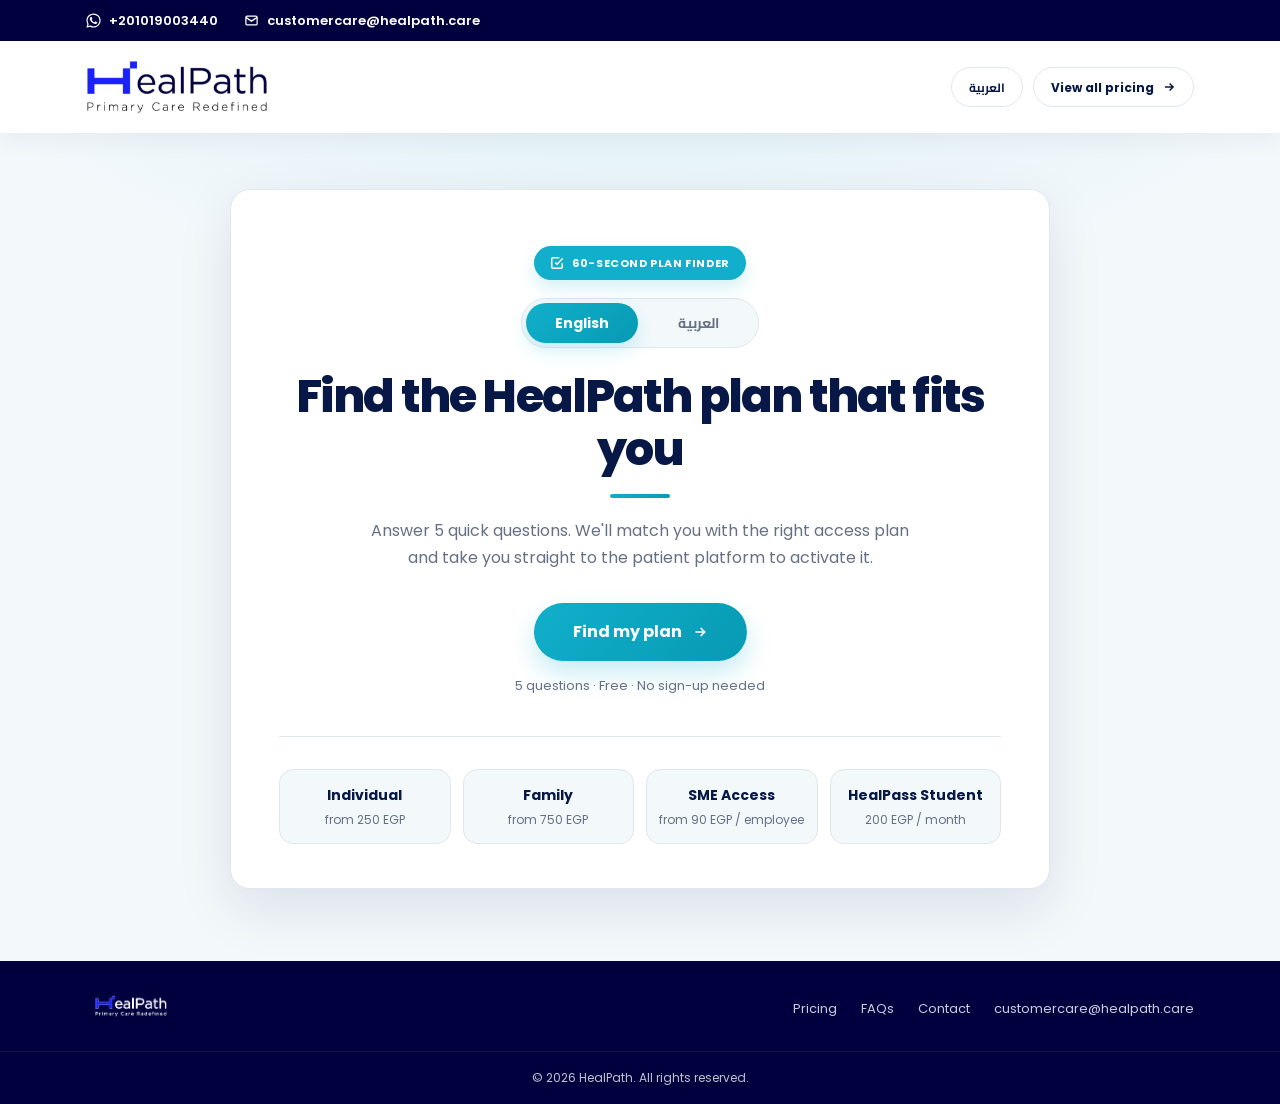
==== commit 63e2cb17: "Move language picker under the plan finder badge Co-Authored-By: Claude Opus 5.5 <noreply@anthropic." ====
--- a/frontend/index.html
+++ b/frontend/index.html
@@ -54,14 +54,14 @@
       <!-- STEP 0 · INTRO -->
       <section id="step-intro" class="hp-view is-active" aria-labelledby="intro-title">
         <div class="hp-intro">
+          <span class="hp-kicker">
+            <svg width="14" height="14" viewBox="0 0 24 24" fill="none" stroke="currentColor" stroke-width="2.5" aria-hidden="true"><path d="M9 11l3 3L22 4"/><path d="M21 12v7a2 2 0 0 1-2 2H5a2 2 0 0 1-2-2V5a2 2 0 0 1 2-2h11"/></svg>
+            <span data-i18n>60-second plan finder</span>
+          </span>
           <div class="hp-lang" role="group" aria-label="Choose language / اختر اللغة">
             <button type="button" class="hp-lang__btn is-active" data-lang="en" lang="en" aria-pressed="true">English</button>
             <button type="button" class="hp-lang__btn" data-lang="ar" lang="ar" aria-pressed="false">العربية</button>
           </div>
-          <span class="hp-kicker">
-            <svg width="14" height="14" viewBox="0 0 24 24" fill="none" stroke="currentColor" stroke-width="2.5" aria-hidden="true"><path d="M9 11l3 3L22 4"/><path d="M21 12v7a2 2 0 0 1-2 2H5a2 2 0 0 1-2-2V5a2 2 0 0 1 2-2h11"/></svg>
-            <span data-i18n>60-second plan finder</span>
-          </span>
           <h1 id="intro-title" class="hp-intro__title" data-i18n>Find the HealPath plan that fits you</h1>
           <span class="hp-underline" aria-hidden="true"></span>
           <p class="hp-intro__lead" data-i18n>Answer 5 quick questions. We'll match you with the right access plan and take you straight to the patient platform to activate it.</p>
--- a/frontend/assets/css/quiz-styles.css
+++ b/frontend/assets/css/quiz-styles.css
@@ -71,7 +71,7 @@
 
 /* ---------- Language picker (intro) ---------- */
 .hp-lang {
-  display: inline-flex; gap: 4px; margin-bottom: 26px; padding: 4px;
+  display: flex; width: fit-content; gap: 4px; margin: 18px auto 0; padding: 4px;
   background: var(--hp-surface-soft); border: 1px solid var(--hp-border); border-radius: var(--hp-r-pill);
 }
 .hp-lang__btn {
